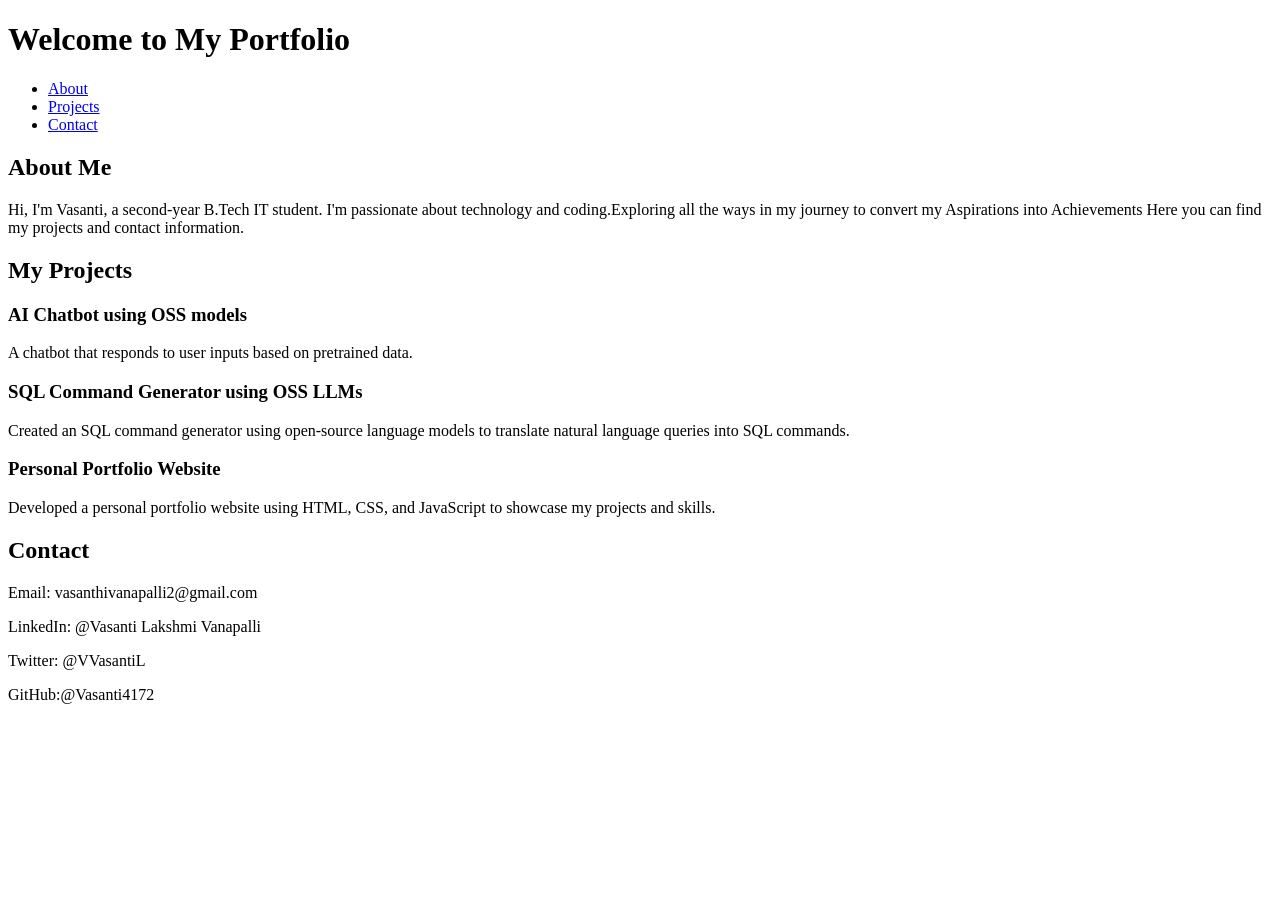
==== index.html @ 6fd55444 "Add files via upload" ====
<!DOCTYPE html>
<html lang="en">
<head>
    <meta charset="UTF-8">
    <meta name="viewport" content="width=device-width, initial-scale=1.0">
    <title>Vasanti's Portfolio</title>
    <link rel="stylesheet" href="styles.css">
</head>
<body>
    <header>
        <h1>Welcome to My Portfolio</h1>
        <nav>
            <ul>
                <li><a href="#about">About</a></li>
                <li><a href="#projects">Projects</a></li>
                <li><a href="#contact">Contact</a></li>
            </ul>
        </nav>
    </header>
    <section id="about">
        <h2>About Me</h2>
        <p>Hi, I'm Vasanti, a second-year B.Tech IT student. I'm passionate about technology and coding.Exploring all the ways in my journey to convert my Aspirations into Achievements Here you can find my projects and contact information.</p>
    </section>
    <section id="projects">
        <h2>My Projects</h2>
        <div class="project">
            <h3>AI Chatbot using OSS models</h3>
            <p>A chatbot that responds to user inputs based on pretrained data.</p>
        </div>
        <div class="project">
            <h3>SQL Command Generator using OSS LLMs</h3>
            <p>Created an SQL command generator using open-source language models to translate natural language queries into SQL commands.</p>
        </div>
        <div class="project">
            <h3>Personal Portfolio Website</h3>
            <p>Developed a personal portfolio website using HTML, CSS, and JavaScript to showcase my projects and skills.</p>
        </div>
        <!-- Add more projects as needed -->
    </section>
    <section id="contact">
        <h2>Contact</h2>
        
        <p>Email: vasanthivanapalli2@gmail.com</p>
        <p>LinkedIn: @Vasanti Lakshmi Vanapalli</p>
        <p>Twitter: @VVasantiL</p>
        <p>GitHub:@Vasanti4172</p>
    </section>
    <script src="script.js"></script>
</body>
</html>
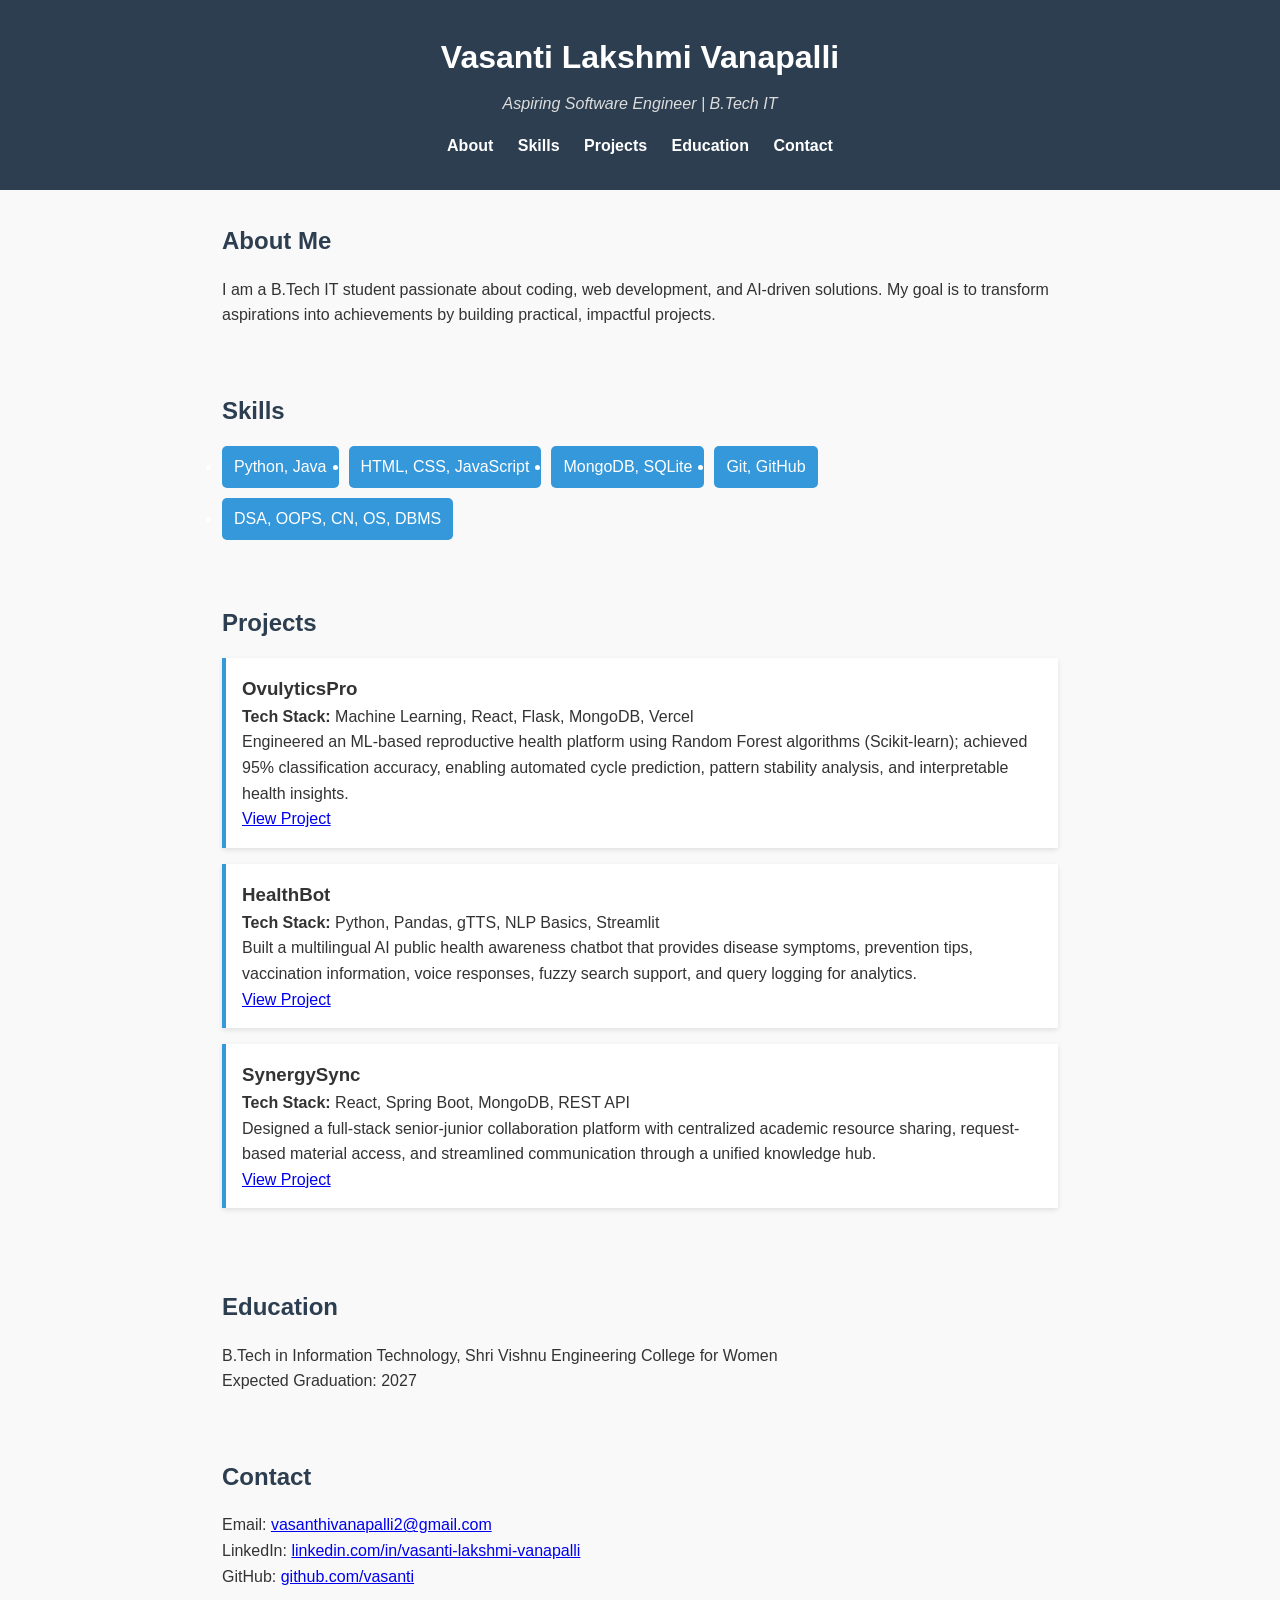
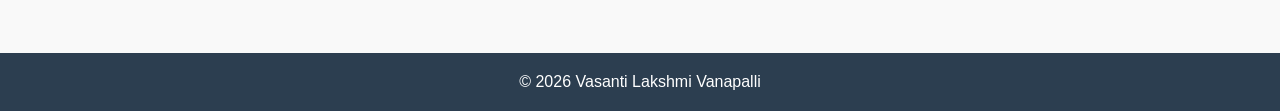
==== commit 369bd117: "Add files via upload" ====
--- a/index.html
+++ b/index.html
@@ -3,48 +3,96 @@
 <head>
     <meta charset="UTF-8">
     <meta name="viewport" content="width=device-width, initial-scale=1.0">
-    <title>Vasanti's Portfolio</title>
-    <link rel="stylesheet" href="styles.css">
+    <title>Vasanti Lakshmi Vanapalli - Portfolio</title>
+    <link rel="stylesheet" href="style.css">
 </head>
 <body>
     <header>
-        <h1>Welcome to My Portfolio</h1>
+        <h1>Vasanti Lakshmi Vanapalli</h1>
+        <p class="tagline">Aspiring Software Engineer | B.Tech IT</p>
         <nav>
             <ul>
                 <li><a href="#about">About</a></li>
+                <li><a href="#skills">Skills</a></li>
                 <li><a href="#projects">Projects</a></li>
+                <li><a href="#education">Education</a></li>
                 <li><a href="#contact">Contact</a></li>
             </ul>
         </nav>
     </header>
+
     <section id="about">
         <h2>About Me</h2>
-        <p>Hi, I'm Vasanti, a second-year B.Tech IT student. I'm passionate about technology and coding.Exploring all the ways in my journey to convert my Aspirations into Achievements Here you can find my projects and contact information.</p>
+        <p>
+            I am a B.Tech IT student passionate about coding, web development, and AI-driven solutions. 
+            My goal is to transform aspirations into achievements by building practical, impactful projects.
+        </p>
     </section>
-    <section id="projects">
-        <h2>My Projects</h2>
-        <div class="project">
-            <h3>AI Chatbot using OSS models</h3>
-            <p>A chatbot that responds to user inputs based on pretrained data.</p>
-        </div>
-        <div class="project">
-            <h3>SQL Command Generator using OSS LLMs</h3>
-            <p>Created an SQL command generator using open-source language models to translate natural language queries into SQL commands.</p>
-        </div>
-        <div class="project">
-            <h3>Personal Portfolio Website</h3>
-            <p>Developed a personal portfolio website using HTML, CSS, and JavaScript to showcase my projects and skills.</p>
-        </div>
-        <!-- Add more projects as needed -->
+
+    <section id="skills">
+        <h2>Skills</h2>
+        <ul class="skills-list">
+            <li>Python, Java</li>
+            <li>HTML, CSS, JavaScript</li>
+            <li>MongoDB, SQLite</li>
+            <li>Git, GitHub</li>
+            <li>DSA, OOPS, CN, OS, DBMS</li>
+        </ul>
     </section>
+
+   <section id="projects">
+    <h2>Projects</h2>
+
+    <div class="project">
+        <h3>OvulyticsPro</h3>
+        <p><strong>Tech Stack:</strong> Machine Learning, React, Flask, MongoDB, Vercel</p>
+        <p>
+            Engineered an ML-based reproductive health platform using Random Forest algorithms (Scikit-learn); 
+            achieved 95% classification accuracy, enabling automated cycle prediction, pattern stability analysis, 
+            and interpretable health insights.
+        </p>
+        <p><a href="https://ovulytics.vercel.app" target="_blank">View Project</a></p>
+    </div>
+
+    <div class="project">
+        <h3>HealthBot</h3>
+        <p><strong>Tech Stack:</strong> Python, Pandas, gTTS, NLP Basics, Streamlit</p>
+        <p>
+            Built a multilingual AI public health awareness chatbot that provides disease symptoms, prevention tips, 
+            vaccination information, voice responses, fuzzy search support, and query logging for analytics.
+        </p>
+        <p><a href="https://healthbot.streamlit.app" target="_blank">View Project</a></p>
+    </div>
+
+    <div class="project">
+        <h3>SynergySync</h3>
+        <p><strong>Tech Stack:</strong> React, Spring Boot, MongoDB, REST API</p>
+        <p>
+            Designed a full-stack senior-junior collaboration platform with centralized academic resource sharing, 
+            request-based material access, and streamlined communication through a unified knowledge hub.
+        </p>
+        <p><a href="https://github.com/vasanti/SynergySync" target="_blank">View Project</a></p>
+    </div>
+</section>
+
+
+    <section id="education">
+        <h2>Education</h2>
+        <p>B.Tech in Information Technology, Shri Vishnu Engineering College for Women</p>
+        <p>Expected Graduation: 2027</p>
+    </section>
+
     <section id="contact">
         <h2>Contact</h2>
-        
-        <p>Email: vasanthivanapalli2@gmail.com</p>
-        <p>LinkedIn: @Vasanti Lakshmi Vanapalli</p>
-        <p>Twitter: @VVasantiL</p>
-        <p>GitHub:@Vasanti4172</p>
+        <p>Email: <a href="mailto:vasanthivanapalli2@gmail.com">vasanthivanapalli2@gmail.com</a></p>
+        <p>LinkedIn: <a href="http://www.linkedin.com/in/vasanti-lakshmi-vanapalli-18a965308" target="_blank">linkedin.com/in/vasanti-lakshmi-vanapalli</a></p>
+        <p>GitHub: <a href="https://github.com/Vasanti4172" target="_blank">github.com/vasanti</a></p>
     </section>
+
+    <footer>
+        <p>&copy; 2026 Vasanti Lakshmi Vanapalli</p>
+    </footer>
+
     <script src="script.js"></script>
 </body>
-</html>+</html>
--- a/style.css
+++ b/style.css
@@ -0,0 +1,95 @@
+/* General Reset */
+* {
+    margin: 0;
+    padding: 0;
+    box-sizing: border-box;
+}
+
+/* Body */
+body {
+    font-family: Arial, sans-serif;
+    line-height: 1.6;
+    color: #333;
+    background-color: #f9f9f9;
+}
+
+/* Header */
+header {
+    background: #2c3e50;
+    color: #fff;
+    text-align: center;
+    padding: 2rem 1rem;
+}
+
+header h1 {
+    margin-bottom: 0.5rem;
+}
+
+header .tagline {
+    font-style: italic;
+    color: #ddd;
+}
+
+nav ul {
+    list-style: none;
+    margin-top: 1rem;
+}
+
+nav ul li {
+    display: inline;
+    margin: 0 10px;
+}
+
+nav ul li a {
+    color: #fff;
+    text-decoration: none;
+    font-weight: bold;
+}
+
+nav ul li a:hover {
+    text-decoration: underline;
+}
+
+/* Sections */
+section {
+    padding: 2rem;
+    max-width: 900px;
+    margin: auto;
+}
+
+h2 {
+    margin-bottom: 1rem;
+    color: #2c3e50;
+}
+
+/* Skills */
+.skills-list {
+    display: flex;
+    flex-wrap: wrap;
+    gap: 10px;
+}
+
+.skills-list li {
+    background: #3498db;
+    color: #fff;
+    padding: 8px 12px;
+    border-radius: 5px;
+}
+
+/* Projects */
+.project {
+    background: #fff;
+    padding: 1rem;
+    margin-bottom: 1rem;
+    border-left: 4px solid #3498db;
+    box-shadow: 0 2px 5px rgba(0,0,0,0.1);
+}
+
+/* Footer */
+footer {
+    text-align: center;
+    padding: 1rem;
+    background: #2c3e50;
+    color: #fff;
+    margin-top: 2rem;
+}
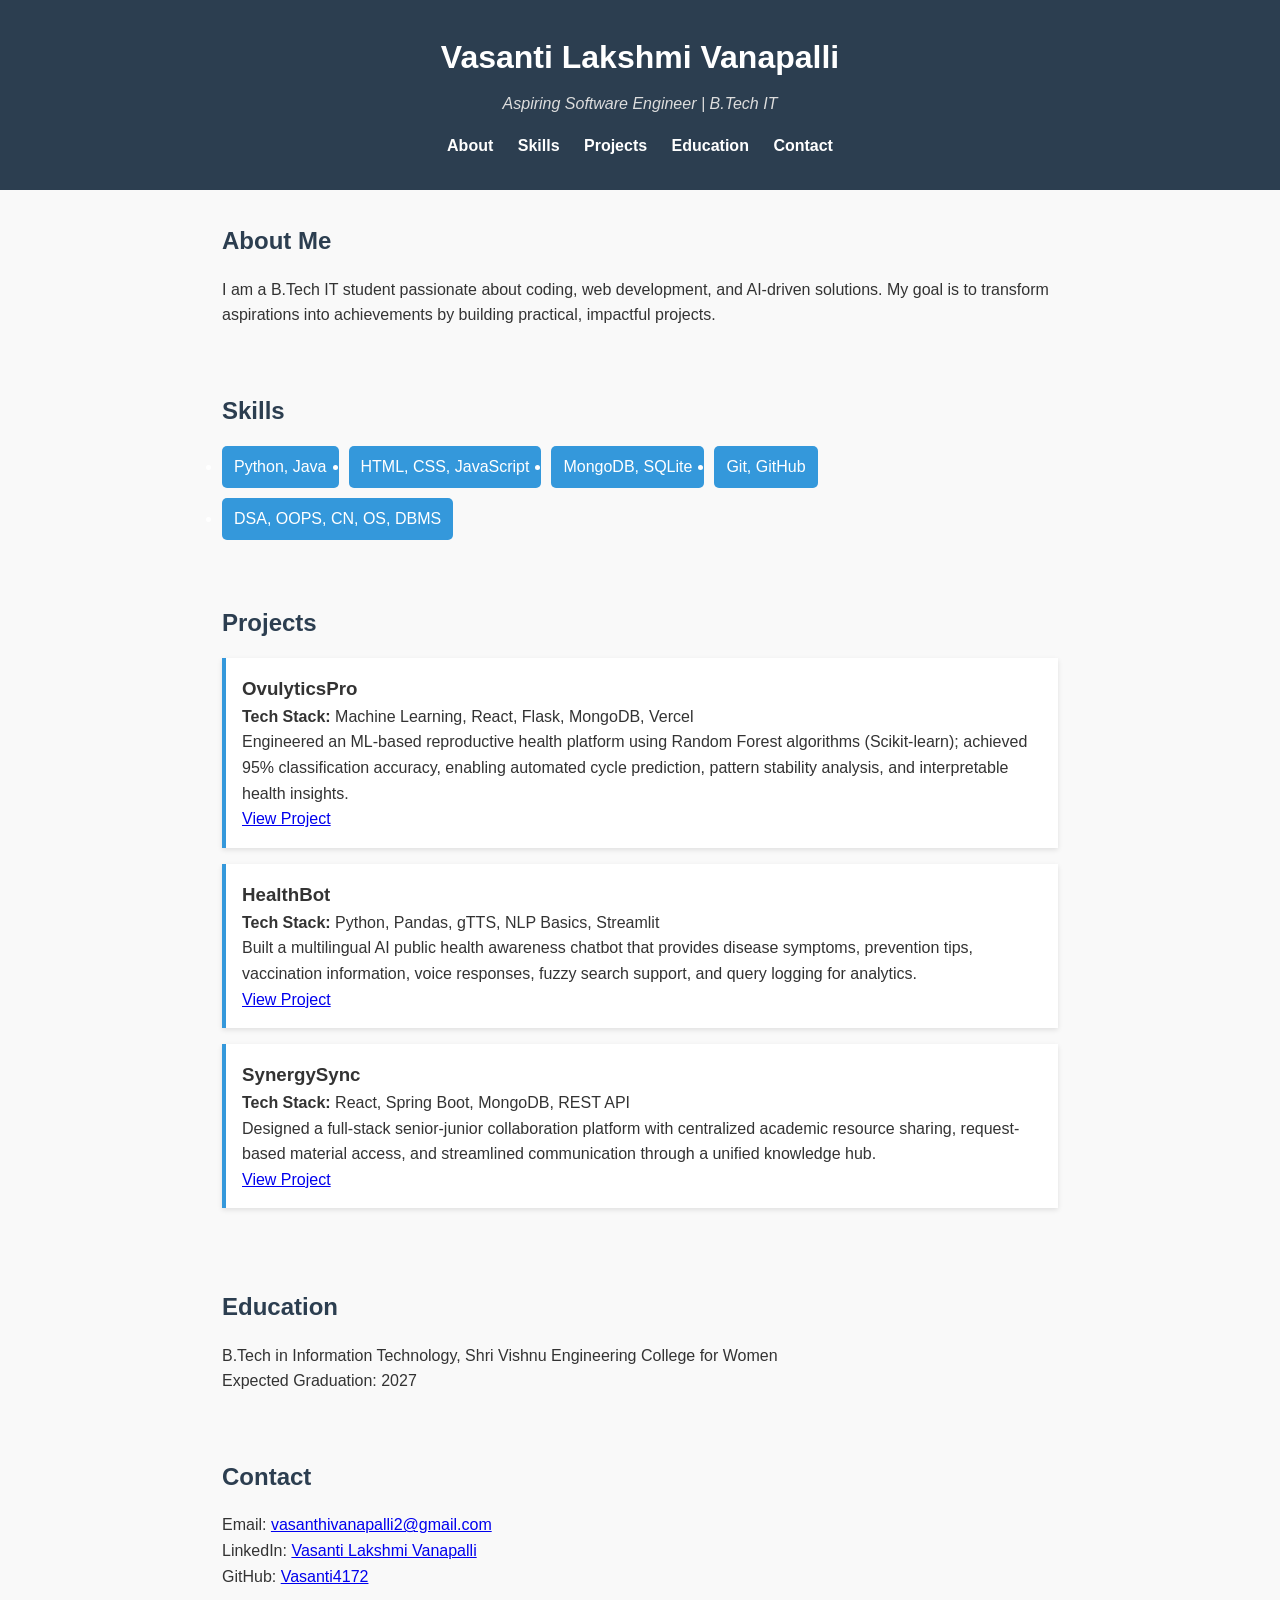
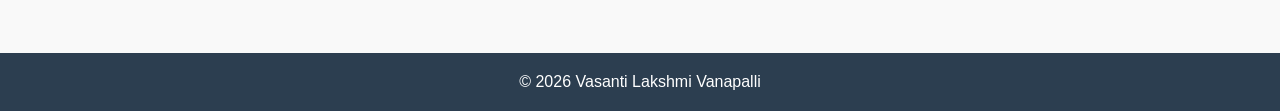
==== commit 48727d23: "Contacts UI update" ====
--- a/index.html
+++ b/index.html
@@ -85,8 +85,8 @@
     <section id="contact">
         <h2>Contact</h2>
         <p>Email: <a href="mailto:vasanthivanapalli2@gmail.com">vasanthivanapalli2@gmail.com</a></p>
-        <p>LinkedIn: <a href="http://www.linkedin.com/in/vasanti-lakshmi-vanapalli-18a965308" target="_blank">linkedin.com/in/vasanti-lakshmi-vanapalli</a></p>
-        <p>GitHub: <a href="https://github.com/Vasanti4172" target="_blank">github.com/vasanti</a></p>
+        <p>LinkedIn: <a href="http://www.linkedin.com/in/vasanti-lakshmi-vanapalli-18a965308" target="_blank">Vasanti Lakshmi Vanapalli</a></p>
+        <p>GitHub: <a href="https://github.com/Vasanti4172" target="_blank">Vasanti4172</a></p>
     </section>
 
     <footer>
